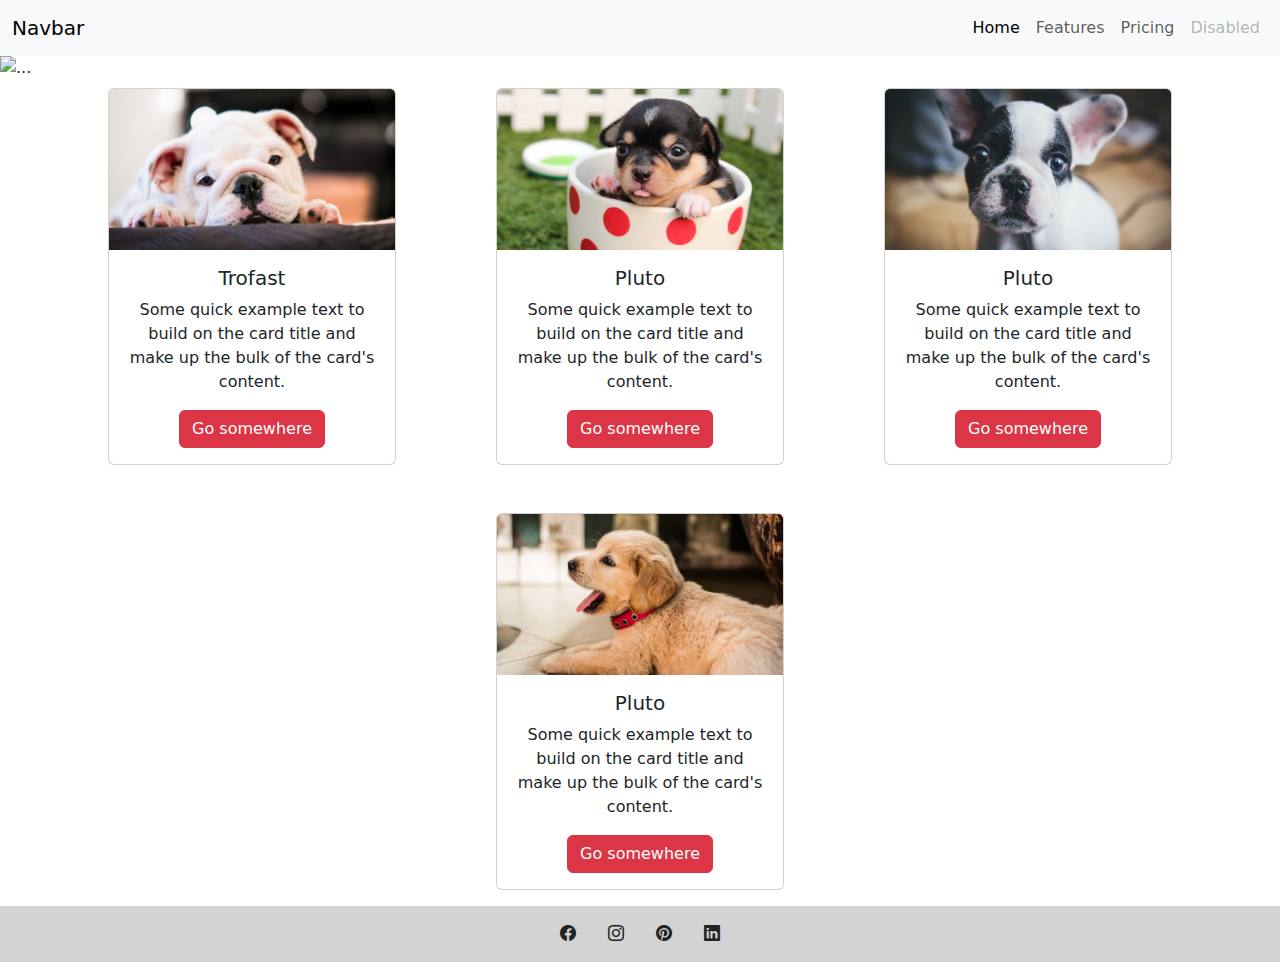
==== 2.5.3/index.html @ da002a1e "Add files via upload" ====
<!DOCTYPE html>
<html lang="en">
<head>
    <meta charset="UTF-8">
    <meta name="viewport" content="width=device-width, initial-scale=1.0">
    <link href="https://cdn.jsdelivr.net/npm/bootstrap@5.3.3/dist/css/bootstrap.min.css" rel="stylesheet" integrity="sha384-QWTKZyjpPEjISv5WaRU9OFeRpok6YctnYmDr5pNlyT2bRjXh0JMhjY6hW+ALEwIH" crossorigin="anonymous">
    <link rel="stylesheet" href="./asset/style.css">
    <link rel="stylesheet" href="https://cdn.jsdelivr.net/npm/bootstrap-icons@1.11.3/font/bootstrap-icons.min.css">
</head>
<body>
  <nav class="navbar navbar-expand-lg bg-body-tertiary">
    <div class="container-fluid">
      <a class="navbar-brand" href="#">Navbar</a>
      <button class="navbar-toggler" type="button" data-bs-toggle="collapse" data-bs-target="#navbarNavAltMarkup" aria-controls="navbarNavAltMarkup" aria-expanded="false" aria-label="Toggle navigation">
        <span class="navbar-toggler-icon"></span>
      </button>
      <div class="collapse navbar-collapse justify-content-end" id="navbarNavAltMarkup">
        <div class="navbar-nav">
          <a class="nav-link active" aria-current="page" href="#">Home</a>
          <a class="nav-link" href="#">Features</a>
          <a class="nav-link" href="#">Pricing</a>
          <a class="nav-link disabled" aria-disabled="true">Disabled</a>
        </div>
      </div>
    </div>
  </nav>

      <img src="./asset/img/dog-header-mobile.jpg" class="img-fluid mb-2 d-block d-lg-none" alt="...">
      <img src="./asset/img/dog-header-desktop.jpg" class="img-fluid mb-2 d-none d-lg-block" alt="...">

      <div class="container text-center">
        <div class="row align-items-center row-md2 g-5">
          <div class="col d-flex justify-content-center">
            <div class="card" style="width: 18rem;">
              <img src="./asset/img/dog-1.jpg" class="card-img-top" alt="...">
              <div class="card-body">
                <h5 class="card-title">Trofast</h5>
                <p class="card-text">Some quick example text to build on the card title and make up the bulk of the card's content.</p>
                <a href="#" class="btn btn-danger">Go somewhere</a>
              </div>
            </div>
          </div>
          <div class="col d-flex justify-content-center">
            <div class="card" style="width: 18rem;">
        <img src="./asset/img/dog-2.jpg" class="card-img-top" alt="...">
        <div class="card-body">
          <h5 class="card-title">Pluto</h5>
          <p class="card-text">Some quick example text to build on the card title and make up the bulk of the card's content.</p>
          <a href="#" class="btn btn-danger">Go somewhere</a>
        </div>
      </div>
          </div>
          <div class="col d-flex justify-content-center">
            <div class="card" style="width: 18rem;">
              <img src="./asset/img/dog-3.jpg" class="card-img-top" alt="...">
              <div class="card-body">
                <h5 class="card-title">Pluto</h5>
                <p class="card-text">Some quick example text to build on the card title and make up the bulk of the card's content.</p>
                <a href="#" class="btn btn-danger">Go somewhere</a>
              </div>
            </div>
          </div>
          <div class="col d-flex justify-content-center">
            <div class="card" style="width: 18rem;">
              <img src="./asset/img/dog-4.jpg" class="card-img-top" alt="...">
              <div class="card-body">
                <h5 class="card-title">Pluto</h5>
                <p class="card-text">Some quick example text to build on the card title and make up the bulk of the card's content.</p>
                <a href="#" class="btn btn-danger">Go somewhere</a>
              </div>
            </div>
          </div>
        </div>
      </div>
      <footer>
        <div class="container-fluid mt-3">
          <ul class="d-flex justify-content-center">
            <li class="p-3"><a href=""><i class="bi bi-facebook"></i></a></li>
            <li class="p-3"><a href=""><i class="bi bi-instagram"></i></a></li>
            <li class="p-3"><a href=""><i class="bi bi-pinterest"></i></a></li>
            <li class="p-3"><a href=""><i class="bi bi-linkedin"></i></a></li>
          </ul>
        </div>
      </footer>
  </body>
    <script src="https://cdn.jsdelivr.net/npm/bootstrap@5.3.3/dist/js/bootstrap.bundle.min.js" integrity="sha384-YvpcrYf0tY3lHB60NNkmXc5s9fDVZLESaAA55NDzOxhy9GkcIdslK1eN7N6jIeHz" crossorigin="anonymous"></script>
</html>
---- 2.5.3/asset/style.css ----
* {
    margin: 0;
    padding: 0;
    box-sizing: border-box;
}

body {
    background-color: white;
}

footer {
    background-color: lightgray;
}

footer ul {
    list-style: none;
    margin: 0;
    padding: 0;
}

.bi {
    color: #222;
}
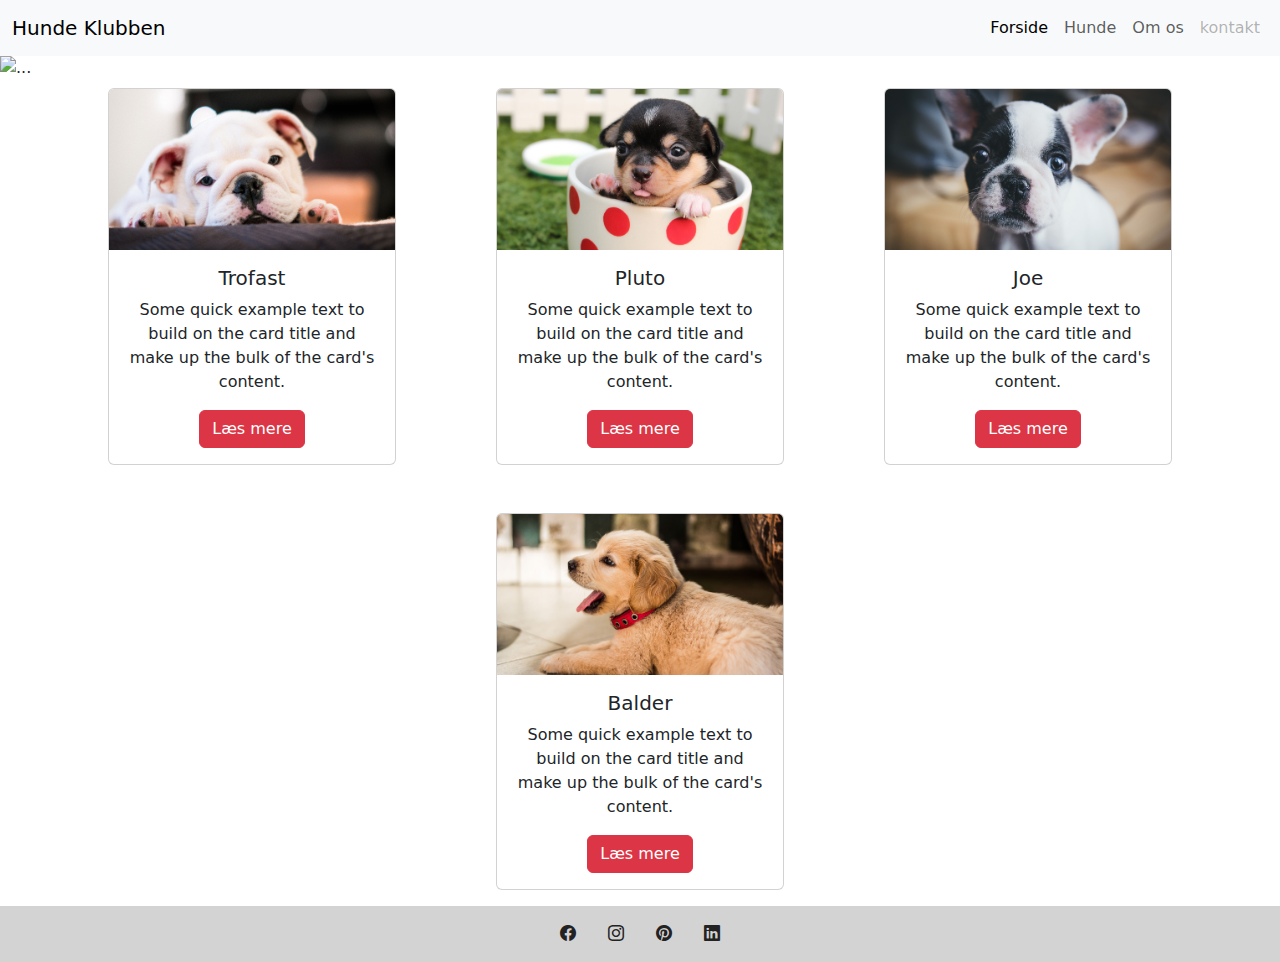
==== commit 39839ab0: "Add files via upload" ====
--- a/2.5.3/index.html
+++ b/2.5.3/index.html
@@ -10,23 +10,23 @@
 <body>
   <nav class="navbar navbar-expand-lg bg-body-tertiary">
     <div class="container-fluid">
-      <a class="navbar-brand" href="#">Navbar</a>
+      <a class="navbar-brand" href="#">Hunde Klubben</a>
       <button class="navbar-toggler" type="button" data-bs-toggle="collapse" data-bs-target="#navbarNavAltMarkup" aria-controls="navbarNavAltMarkup" aria-expanded="false" aria-label="Toggle navigation">
         <span class="navbar-toggler-icon"></span>
       </button>
       <div class="collapse navbar-collapse justify-content-end" id="navbarNavAltMarkup">
         <div class="navbar-nav">
-          <a class="nav-link active" aria-current="page" href="#">Home</a>
-          <a class="nav-link" href="#">Features</a>
-          <a class="nav-link" href="#">Pricing</a>
-          <a class="nav-link disabled" aria-disabled="true">Disabled</a>
+          <a class="nav-link active" aria-current="page" href="#">Forside</a>
+          <a class="nav-link" href="#">Hunde</a>
+          <a class="nav-link" href="#">Om os</a>
+          <a class="nav-link disabled" aria-disabled="true">kontakt</a>
         </div>
       </div>
     </div>
   </nav>
 
-      <img src="./asset/img/dog-header-mobile.jpg" class="img-fluid mb-2 d-block d-lg-none" alt="...">
-      <img src="./asset/img/dog-header-desktop.jpg" class="img-fluid mb-2 d-none d-lg-block" alt="...">
+      <img src="./asset/img/dog-header-mobile.jpg" class="img-fluid mb-2 d-block d-xl-none" alt="...">
+      <img src="./asset/img/dog-header-desktop.jpg" class="img-fluid mb-2 d-none d-xl-block" alt="...">
 
       <div class="container text-center">
         <div class="row align-items-center row-md2 g-5">
@@ -36,7 +36,7 @@
               <div class="card-body">
                 <h5 class="card-title">Trofast</h5>
                 <p class="card-text">Some quick example text to build on the card title and make up the bulk of the card's content.</p>
-                <a href="#" class="btn btn-danger">Go somewhere</a>
+                <a href="#" class="btn btn-danger">Læs mere</a>
               </div>
             </div>
           </div>
@@ -46,7 +46,7 @@
         <div class="card-body">
           <h5 class="card-title">Pluto</h5>
           <p class="card-text">Some quick example text to build on the card title and make up the bulk of the card's content.</p>
-          <a href="#" class="btn btn-danger">Go somewhere</a>
+          <a href="#" class="btn btn-danger">Læs mere</a>
         </div>
       </div>
           </div>
@@ -54,9 +54,9 @@
             <div class="card" style="width: 18rem;">
               <img src="./asset/img/dog-3.jpg" class="card-img-top" alt="...">
               <div class="card-body">
-                <h5 class="card-title">Pluto</h5>
+                <h5 class="card-title">Joe</h5>
                 <p class="card-text">Some quick example text to build on the card title and make up the bulk of the card's content.</p>
-                <a href="#" class="btn btn-danger">Go somewhere</a>
+                <a href="#" class="btn btn-danger">Læs mere</a>
               </div>
             </div>
           </div>
@@ -64,9 +64,9 @@
             <div class="card" style="width: 18rem;">
               <img src="./asset/img/dog-4.jpg" class="card-img-top" alt="...">
               <div class="card-body">
-                <h5 class="card-title">Pluto</h5>
+                <h5 class="card-title">Balder</h5>
                 <p class="card-text">Some quick example text to build on the card title and make up the bulk of the card's content.</p>
-                <a href="#" class="btn btn-danger">Go somewhere</a>
+                <a href="#" class="btn btn-danger">Læs mere</a>
               </div>
             </div>
           </div>
